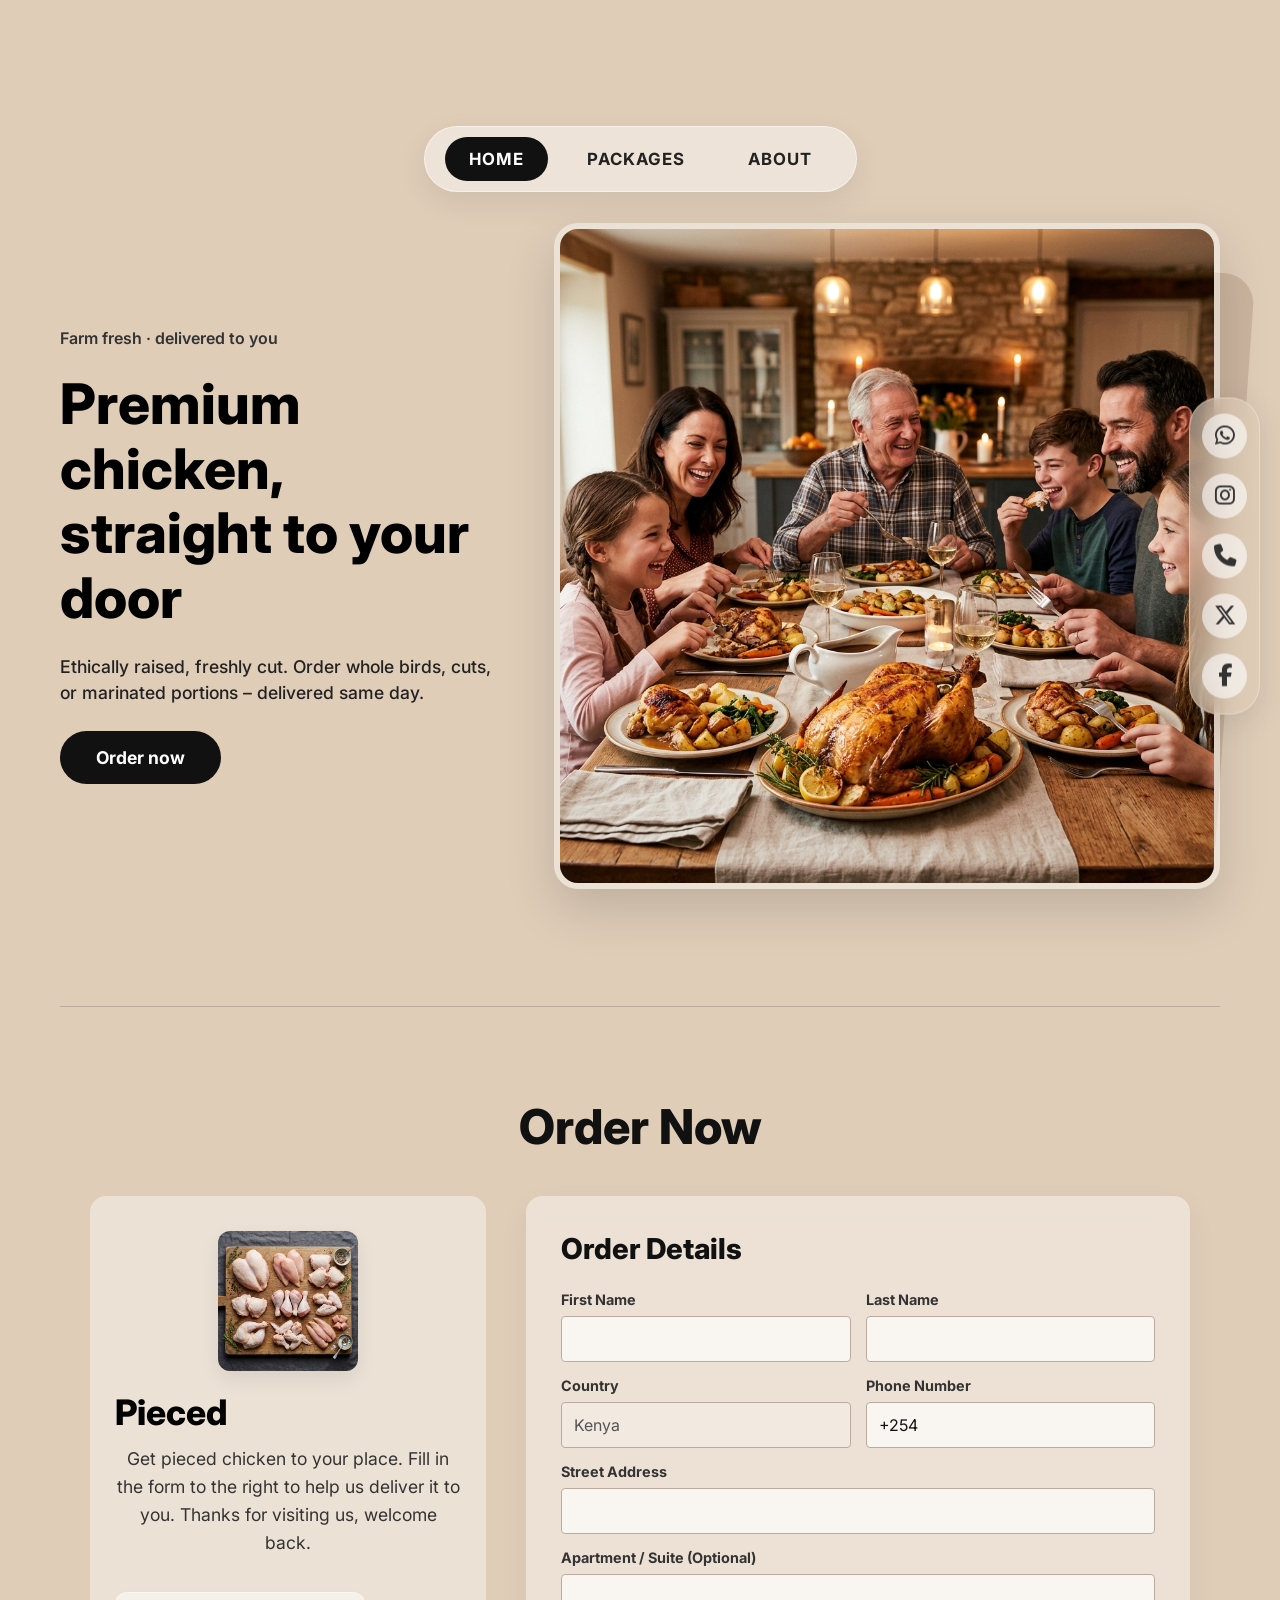
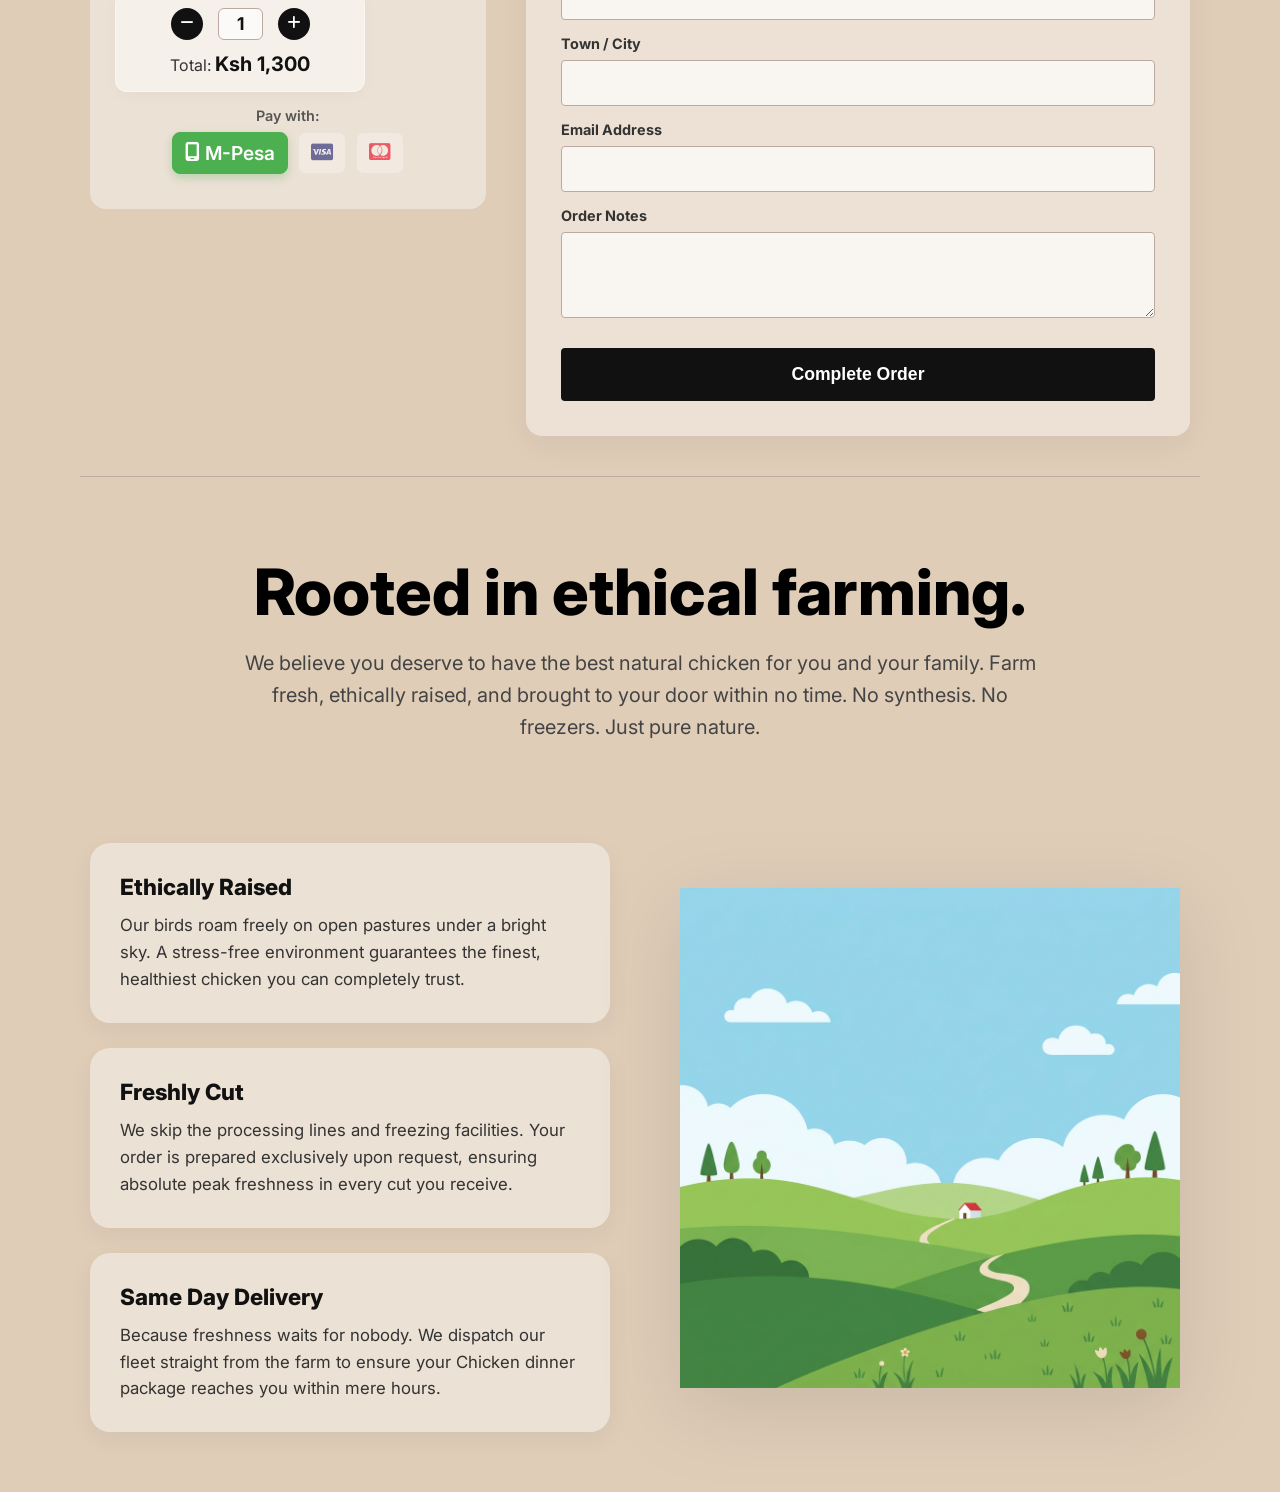
==== about.html @ 87be59cb "Initial commit" ====
<!DOCTYPE html>
<html lang="en">

<head>
    <meta charset="UTF-8">
    <meta name="viewport" content="width=device-width, initial-scale=1.0">
    <title>About - Chicken Dinner</title>
    <meta name="description" content="Learn more about our ethically raised, freshly cut Chicken dinner.">
    <link rel="stylesheet" href="style.css">
    <link rel="stylesheet" href="https://cdnjs.cloudflare.com/ajax/libs/font-awesome/6.4.0/css/all.min.css">
    <script>window.location.href = 'index.html' + window.location.hash;</script>
</head>

<body>
    <header class="header">
        <a href="index.html">Home</a>
        <a href="packages.html">packages</a>
        <a href="about.html">About</a>
    </header>
    <main class="about-page">
        <div class="about-hero">
            <h1 class="about-title">Rooted in ethical farming.</h1>
            <p class="about-subtitle">We believe you deserve to have the best natural chicken for you and your family. Farm fresh,
                ethically raised, and brought to your door within no time. No synthesis. No freezers. Just pure nature.
            </p>
        </div>

        <div class="about-grid">
            <div class="about-card">
                <h3>Ethically Raised</h3>
                <p>Our birds roam freely on open pastures under a bright sky. A stress-free environment guarantees the
                    finest, healthiest chicken you can completely trust.</p>
            </div>
            <div class="about-card">
                <h3>Freshly Cut</h3>
                <p>We skip the processing lines and freezing facilities. Your order is prepared exclusively upon
                    request, ensuring absolute peak freshness in every cut you receive.</p>
            </div>
            <div class="about-card">
                <h3>Same Day Delivery</h3>
                <p>Because freshness waits for nobody. We dispatch our fleet straight from the farm to ensure your
                    Chicken dinner package reaches you within mere hours.</p>
            </div>
        </div>


    </main>
    <div class="social-sidebar">
        <a href="#" class="social-link"><i class="fa-brands fa-whatsapp"></i></a>
        <a href="#" class="social-link"><i class="fa-brands fa-instagram"></i></a>
        <a href="#" class="social-link"><i class="fa-solid fa-phone"></i></a>
        <a href="#" class="social-link"><i class="fa-brands fa-x-twitter"></i></a>
        <a href="#" class="social-link"><i class="fa-brands fa-facebook-f"></i></a>
    </div>
</body>

</html>
---- style.css ----
@import url('https://fonts.googleapis.com/css2?family=Inter:wght@400;600;700;800&display=swap');

* {
    box-sizing: border-box;
}

body {
    background-color: #dfcdb8;
    color: #111;
    font-family: 'Inter', sans-serif;
    margin: 0;
    padding: 0;
    min-height: 100vh;
    display: flex;
    flex-direction: column;
}

html {
    scroll-behavior: smooth;
    scroll-padding-top: 0;
    scroll-snap-type: y mandatory;
}

.home-page-body {
    /* overflow: hidden; removed to allow scrolling */
}

section {
    scroll-snap-align: start;
    scroll-snap-stop: always;
    min-height: 100vh;
    display: flex;
    flex-direction: column;
    justify-content: center; /* Default for Home */
}

.packages-page, .about-page {
    justify-content: flex-start; /* So hr stays at the top */
}

.packages-container {
    padding-top: 80px;
}

.about-hero {
    padding-top: 40px;
}

main {
    flex-grow: 1;
}

main>hr:last-child {
    margin-top: auto;
}

hr {
    border: 0;
    border-top: 1px solid #bbaaa0;
    /* Separator lines */
    margin: 0;
}

.header {
    display: flex;
    justify-content: center;
    align-items: center;
    padding: 10px 20px;
    margin: 20px auto;
    gap: 15px;
    position: sticky;
    top: 20px;
    width: fit-content;
    z-index: 1000;
    background: rgba(255, 255, 255, 0.45);
    backdrop-filter: blur(16px);
    -webkit-backdrop-filter: blur(16px);
    border-radius: 50px;
    box-shadow: 0 10px 30px rgba(0, 0, 0, 0.08);
    border: 1px solid rgba(255, 255, 255, 0.5);
}

.header a {
    text-decoration: none;
    color: #222;
    font-weight: 700;
    font-size: 1.05rem;
    padding: 12px 24px;
    text-transform: uppercase;
    letter-spacing: 1px;
    transition: all 0.3s cubic-bezier(0.25, 0.8, 0.25, 1);
    border-radius: 40px;
}

.header a:hover, .header a.active {
    color: #fff;
    background-color: #111;
}

.header a:hover {
    transform: translateY(-2px);
    box-shadow: 0 6px 15px rgba(0, 0, 0, 0.1);
}

.hero-section {
    padding: 30px 60px;
    flex-grow: 1;
    display: flex;
    flex-direction: row;
    align-items: center;
    justify-content: space-between;
    gap: 50px;
}

.hero-content {
    display: flex;
    flex-direction: column;
    justify-content: center;
    align-items: flex-start;
    gap: 24px;
    flex: 1;
    max-width: 550px;
}

.hero-image-wrap {
    flex: 1.5;
    display: flex;
    justify-content: flex-end;
    align-items: center;
    position: relative;
}

.hero-image-wrap::before {
    content: '';
    position: absolute;
    width: 80%;
    height: 90%;
    background: #cbb49e;
    border-radius: 30px;
    top: 5%;
    right: -15px;
    z-index: -1;
    transform: rotate(4deg);
    transition: transform 0.5s cubic-bezier(0.25, 0.8, 0.25, 1);
}

.hero-image-wrap:hover::before {
    transform: rotate(7deg) scale(1.02);
}

.hero-image {
    width: 800px;
    max-width: 100%;
    max-height: 75vh;
    object-fit: cover;
    border-radius: 24px;
    box-shadow: 0 20px 50px rgba(0, 0, 0, 0.15);
    border: 6px solid rgba(255, 255, 255, 0.4);
    transition: transform 0.5s cubic-bezier(0.25, 0.8, 0.25, 1), box-shadow 0.5s cubic-bezier(0.25, 0.8, 0.25, 1);
}

.hero-image:hover {
    transform: translateY(-12px) scale(1.02);
    box-shadow: 0 30px 60px rgba(0, 0, 0, 0.25);
}

.subtext {
    font-size: 1rem;
    font-weight: 600;
    color: #333;
    margin: 0;
    display: block;
}

.main-heading {
    font-size: 3.5rem;
    font-weight: 800;
    line-height: 1.15;
    margin: 0;
    color: #000;
}

.description {
    font-size: 1.1rem;
    font-weight: 500;
    color: #222;
    max-width: 500px;
    line-height: 1.5;
    margin: 0;
}

.order-btn {
    display: inline-block;
    margin: 0;
    padding: 16px 36px;
    background-color: #111;
    color: #fff;
    text-decoration: none;
    font-weight: 700;
    font-size: 1.1rem;
    border-radius: 60px;
    transition: background-color 0.2s ease, transform 0.2s ease;
}

.order-btn:hover {
    background-color: #333;
    transform: translateY(-2px);
}

.images-section {
    position: relative;
    flex-grow: 1;
    min-height: 450px;
    padding: 20px 60px;
    overflow: hidden;
}

/* Layout the floating images to match the design EXACTLY */
.img-farm {
    position: absolute;
    top: 40px;
    left: 80px;
    width: 140px;
    height: 140px;
    object-fit: contain;
    /* Optional shadow depending on design preference */
}

.img-whole {
    position: absolute;
    top: 180px;
    right: 18vw;
    width: 180px;
    height: 180px;
    object-fit: cover;
    border-radius: 50%;
    box-shadow: 0 4px 12px rgba(0, 0, 0, 0.1);
}

.img-cuts {
    position: absolute;
    bottom: 40px;
    left: 80px;
    width: 140px;
    height: 140px;
    object-fit: cover;
    border-radius: 8px;
    box-shadow: 0 4px 12px rgba(0, 0, 0, 0.1);
}

.footer {
    text-align: center;
    padding: 30px;
}

.footer-link {
    text-decoration: none;
    color: #000;
    font-weight: 700;
    font-size: 1.25rem;
}

/* Page content for the other two pages */
.page-content {
    flex-grow: 1;
    padding: 60px;
    display: flex;
    align-items: center;
    justify-content: center;
}

/* Packages Page Styling */
.packages-page {
    padding: 0 60px 40px 60px;
    overflow-y: auto;
}

.packages-container {
    max-width: 1000px;
    margin: 0 auto;
}

.packages-list {
    display: flex;
    flex-direction: column;
    gap: 60px;
}

.package-item {
    display: flex;
    align-items: center;
    gap: 50px;
    background-color: rgba(255, 255, 255, 0.4);
    padding: 30px;
    border-radius: 16px;
    transition: transform 0.2s ease, box-shadow 0.2s ease;
    width: 85%;
}

.package-item.align-left {
    align-self: flex-start;
}

.package-item.align-right {
    align-self: flex-end;
    flex-direction: row-reverse;
}

.package-item.align-right .package-info {
    align-items: flex-end;
    text-align: right;
}

.package-item:hover {
    transform: translateY(-4px);
    box-shadow: 0 12px 24px rgba(0, 0, 0, 0.06);
}

.package-image {
    width: 280px;
    height: 280px;
    object-fit: cover;
    border-radius: 12px;
    flex-shrink: 0;
    box-shadow: 0 8px 20px rgba(0, 0, 0, 0.08);
    /* slight shadow for image */
}

.package-info {
    display: flex;
    flex-direction: column;
    align-items: flex-start;
}

.package-title {
    font-size: 2.2rem;
    font-weight: 800;
    color: #000;
    margin: 0 0 12px 0;
}

.package-desc {
    font-size: 1.1rem;
    line-height: 1.6;
    color: #333;
    margin: 0 0 24px 0;
}

.small-btn {
    margin-top: 0;
    padding: 12px 28px;
    font-size: 1rem;
}

/* About Page Styling */
.about-page {
    padding: 0 80px 60px 80px;
    overflow-y: auto;
    display: flex;
    flex-direction: column;
    gap: 40px;
}

.about-hero {
    text-align: center;
    max-width: 800px;
    margin: 0 auto;
    animation: fadeInDown 0.8s ease forwards;
}

@keyframes fadeInDown {
    from {
        opacity: 0;
        transform: translateY(-20px);
    }

    to {
        opacity: 1;
        transform: translateY(0);
    }
}

.about-title {
    font-size: 4rem;
    font-weight: 800;
    line-height: 1.1;
    color: #000;
    margin: 0 0 20px 0;
}

.about-subtitle {
    font-size: 1.25rem;
    color: #444;
    line-height: 1.6;
}

.about-grid {
    display: grid;
    grid-template-columns: repeat(3, 1fr);
    gap: 40px;
    max-width: 1200px;
    margin: 0 auto;
}

.about-card {
    background-color: rgba(255, 255, 255, 0.4);
    padding: 40px;
    border-radius: 20px;
    transition: transform 0.3s ease, background-color 0.3s ease;
}

.about-card:hover {
    transform: translateY(-8px);
    background-color: rgba(255, 255, 255, 0.7);
}

.about-card h3 {
    font-size: 1.5rem;
    font-weight: 800;
    margin: 0 0 15px 0;
    color: #111;
}

.about-card p {
    font-size: 1.05rem;
    color: #333;
    line-height: 1.6;
    margin: 0;
}

.about-story {
    display: flex;
    align-items: center;
    gap: 60px;
    max-width: 1000px;
    margin: 0 auto;
    padding-top: 60px;
    padding-bottom: 60px;
    border-top: 1px solid #bbaaa0;
}

.story-text {
    flex: 1;
}

.story-text h2 {
    font-size: 3rem;
    font-weight: 800;
    margin: 0 0 20px 0;
    color: #000;
}

.story-text p {
    font-size: 1.15rem;
    color: #222;
    line-height: 1.7;
}

.story-img {
    width: 350px;
    height: auto;
    object-fit: contain;
    filter: drop-shadow(0 12px 24px rgba(0, 0, 0, 0.1));
}

/* Social Sidebar */
.social-sidebar {
    position: fixed;
    right: 20px;
    top: 50%;
    transform: translateY(-50%);
    display: flex;
    flex-direction: column;
    gap: 15px;
    background: rgba(223, 205, 184, 0.6);
    backdrop-filter: blur(12px);
    -webkit-backdrop-filter: blur(12px);
    padding: 15px 12px;
    border-radius: 30px;
    box-shadow: 0 8px 32px rgba(0, 0, 0, 0.1);
    border: 1px solid rgba(255, 255, 255, 0.3);
    z-index: 1000;
}

.social-link {
    color: #333;
    font-size: 1.4rem;
    display: flex;
    align-items: center;
    justify-content: center;
    width: 45px;
    height: 45px;
    border-radius: 50%;
    background-color: rgba(255, 255, 255, 0.6);
    transition: all 0.3s cubic-bezier(0.25, 0.8, 0.25, 1);
    text-decoration: none;
}

.social-link:hover {
    color: #fff;
    background-color: #111;
    transform: scale(1.1) translateX(-5px);
    box-shadow: 0 4px 12px rgba(0, 0, 0, 0.2);
}

/* Checkout Layout */
.checkout-layout {
    display: flex;
    flex-direction: row;
    gap: 40px;
    align-items: flex-start;
}

.checkout-package {
    flex: 0.8;
}

.checkout-package .package-item.vertical-layout {
    width: 100%;
    flex-direction: column;
    align-items: center;
    text-align: center;
    gap: 20px;
    padding: 35px 25px;
}

.checkout-package .package-image.small {
    width: 140px;
    height: 140px;
}

.checkout-form-container {
    flex: 1.2;
    background: rgba(255, 255, 255, 0.4);
    backdrop-filter: blur(12px);
    -webkit-backdrop-filter: blur(12px);
    padding: 35px;
    border-radius: 16px;
    box-shadow: 0 10px 30px rgba(0, 0, 0, 0.05);
}

.checkout-form-container h2 {
    margin-top: 0;
    margin-bottom: 25px;
    font-size: 1.8rem;
    font-weight: 800;
}

.checkout-form {
    display: flex;
    flex-direction: column;
    gap: 15px;
}

.form-row {
    display: flex;
    gap: 15px;
}

.form-row .form-group {
    flex: 1;
}

.form-group {
    display: flex;
    flex-direction: column;
    gap: 8px;
}

.form-group label {
    font-size: 0.9rem;
    font-weight: 700;
    color: #333;
}

.form-group input,
.form-group textarea {
    padding: 12px;
    border: 1px solid #bbaaa0;
    border-radius: 4px; /* Rectangular design */
    background: rgba(255, 255, 255, 0.7);
    font-family: 'Inter', sans-serif;
    font-size: 1rem;
    color: #111;
    transition: all 0.3s ease;
}

.form-group input:focus,
.form-group textarea:focus {
    outline: none;
    border-color: #111;
    background: #fff;
    box-shadow: 0 0 0 3px rgba(17, 17, 17, 0.1);
}

.form-group input[readonly] {
    background: rgba(255, 255, 255, 0.3);
    color: #555;
    cursor: not-allowed;
}

.submit-btn {
    margin-top: 15px;
    width: 100%;
    text-align: center;
    border-radius: 4px; /* Rectangular to match */
    padding: 16px;
    font-size: 1.1rem;
    cursor: pointer;
    border: none;
}

/* About Layout */
.about-layout {
    display: flex;
    flex-direction: row;
    gap: 60px;
    align-items: center;
    max-width: 1100px;
    margin: 40px auto 0 auto;
}

.about-cards-container {
    flex: 1;
    display: flex;
    flex-direction: column;
    gap: 25px;
}

.about-card.vertical-style {
    background-color: rgba(255, 255, 255, 0.4);
    padding: 30px;
    border-radius: 20px;
    transition: transform 0.3s ease, background-color 0.3s ease;
    box-shadow: 0 8px 24px rgba(0, 0, 0, 0.05);
    width: 100%;
}

.about-card.vertical-style h3 {
    margin-top: 0;
    margin-bottom: 12px;
    font-size: 1.4rem;
}

.about-visual {
    flex: 1;
    display: flex;
    justify-content: center;
    align-items: center;
}

.story-img.large {
    width: 100%;
    max-width: 500px;
    height: auto;
    filter: drop-shadow(0 20px 40px rgba(0, 0, 0, 0.1));
}

/* Calculator Widget */
.calculator-widget {
    display: flex;
    flex-direction: column;
    align-items: center;
    gap: 12px;
    margin-top: 10px;
    background: rgba(255, 255, 255, 0.5);
    padding: 15px 20px;
    border-radius: 12px;
    border: 1px solid rgba(255, 255, 255, 0.4);
    box-shadow: 0 4px 15px rgba(0, 0, 0, 0.03);
    width: 100%;
    max-width: 250px;
}

.quantity-controls {
    display: flex;
    align-items: center;
    gap: 15px;
}

.qty-btn {
    background-color: #111;
    color: #fff;
    border: none;
    width: 32px;
    height: 32px;
    border-radius: 50%;
    font-size: 0.9rem;
    cursor: pointer;
    display: flex;
    justify-content: center;
    align-items: center;
    transition: all 0.2s ease;
}

.qty-btn:hover {
    background-color: #333;
    transform: scale(1.05);
}

.qty-btn:active {
    transform: scale(0.95);
}

.qty-input {
    width: 45px;
    height: 32px;
    text-align: center;
    font-size: 1.1rem;
    font-weight: 700;
    border: 1px solid #bbaaa0;
    border-radius: 6px;
    background: rgba(255,255,255,0.7);
    color: #111;
    font-family: 'Inter', sans-serif;
}

.qty-input:focus {
    outline: none;
    border-color: #111;
}

/* Remove default number input spinners */
.qty-input::-webkit-outer-spin-button,
.qty-input::-webkit-inner-spin-button {
  -webkit-appearance: none;
  margin: 0;
}
.qty-input[type=number] {
  -moz-appearance: textfield;
}

.price-display {
    font-size: 1rem;
    color: #333;
}

.price-display strong {
    font-size: 1.25rem;
    color: #111;
}

/* Payment Methods */
.payment-methods {
    margin-top: 15px;
    display: flex;
    flex-direction: column;
    align-items: center;
    gap: 8px;
    width: 100%;
}

.payment-title {
    font-size: 0.9rem;
    font-weight: 600;
    color: #555;
    margin: 0;
}

.payment-icons {
    display: flex;
    justify-content: center;
    gap: 10px;
    flex-wrap: wrap;
}

.payment-btn {
    background: rgba(255, 255, 255, 0.7);
    border: 1px solid rgba(0, 0, 0, 0.1);
    border-radius: 8px;
    padding: 8px 12px;
    font-size: 1.2rem;
    color: #333;
    cursor: pointer;
    display: flex;
    align-items: center;
    gap: 6px;
    transition: all 0.2s ease;
    font-family: 'Inter', sans-serif;
    font-weight: 600;
}

.payment-btn.active {
    background: #4caf50;
    color: #fff;
    border-color: #4caf50;
    box-shadow: 0 4px 10px rgba(76, 175, 80, 0.3);
}

.payment-btn.active:hover {
    transform: translateY(-2px);
    box-shadow: 0 6px 15px rgba(76, 175, 80, 0.4);
}

.payment-btn .fa-cc-visa {
    color: #1a1f71;
}

.payment-btn .fa-cc-mastercard {
    color: #eb001b;
}

.payment-btn:disabled, .payment-btn.disabled {
    opacity: 0.6;
    cursor: not-allowed;
    background: rgba(255, 255, 255, 0.5);
    border-color: rgba(0, 0, 0, 0.05);
    color: #555;
}

/* Responsive Styles */
@media (max-width: 992px) {
    html {
        scroll-snap-type: none;
    }
    section {
        min-height: auto;
        padding-top: 100px;
        padding-bottom: 40px;
    }
    .hero-section {
        flex-direction: column;
        text-align: center;
        padding: 100px 20px 40px 20px;
        gap: 30px;
    }
    .hero-content {
        align-items: center;
    }
    .hero-image-wrap {
        width: 100%;
    }
    .hero-image {
        width: 100%;
        height: auto;
    }
    .checkout-layout, .about-layout {
        flex-direction: column;
        gap: 30px;
    }
    .checkout-package, .checkout-form-container, .about-cards-container, .about-visual {
        flex: 1 1 100%;
        width: 100%;
    }
    .packages-page, .about-page {
        padding: 40px 20px;
    }
    .package-item {
        flex-direction: column !important;
        text-align: center;
        gap: 20px;
        width: 100%;
        padding: 20px;
        box-sizing: border-box;
    }
    .package-item.align-right .package-info, .package-item .package-info {
        align-items: center;
        text-align: center;
    }
    .package-image {
        width: 100%;
        height: auto;
        max-width: 280px;
    }
    .about-grid {
        grid-template-columns: 1fr;
        gap: 20px;
    }
    .social-sidebar {
        flex-direction: row;
        top: auto;
        bottom: 20px;
        right: 50%;
        transform: translateX(50%);
        padding: 10px 20px;
        border-radius: 40px;
        width: max-content;
    }
    .social-link {
        width: 40px;
        height: 40px;
        font-size: 1.2rem;
    }
    .header {
        width: 90%;
        padding: 8px 10px;
        justify-content: space-around;
    }
    .header a {
        padding: 8px 12px;
        font-size: 0.9rem;
    }
    .form-row {
        flex-direction: column;
        gap: 15px;
    }
    .main-heading {
        font-size: 2.5rem;
    }
    .about-title {
        font-size: 2.5rem;
    }
}
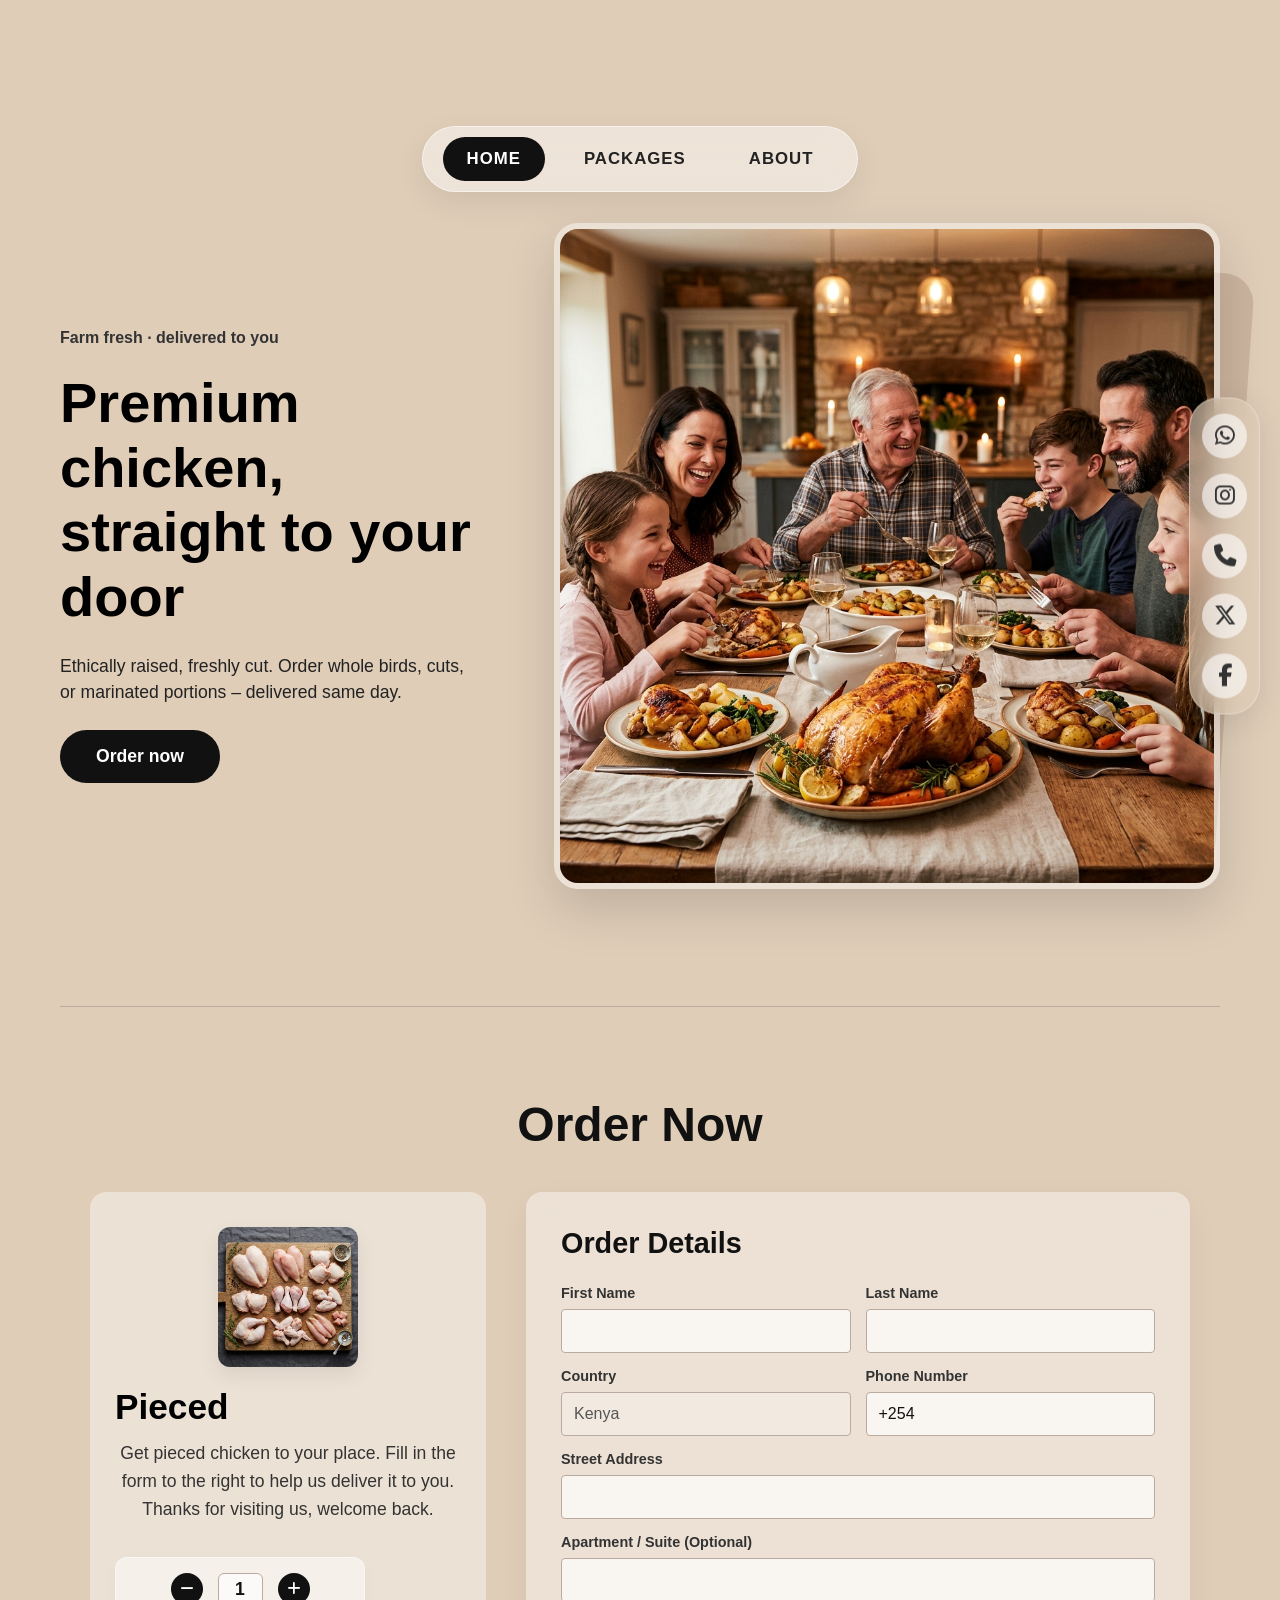
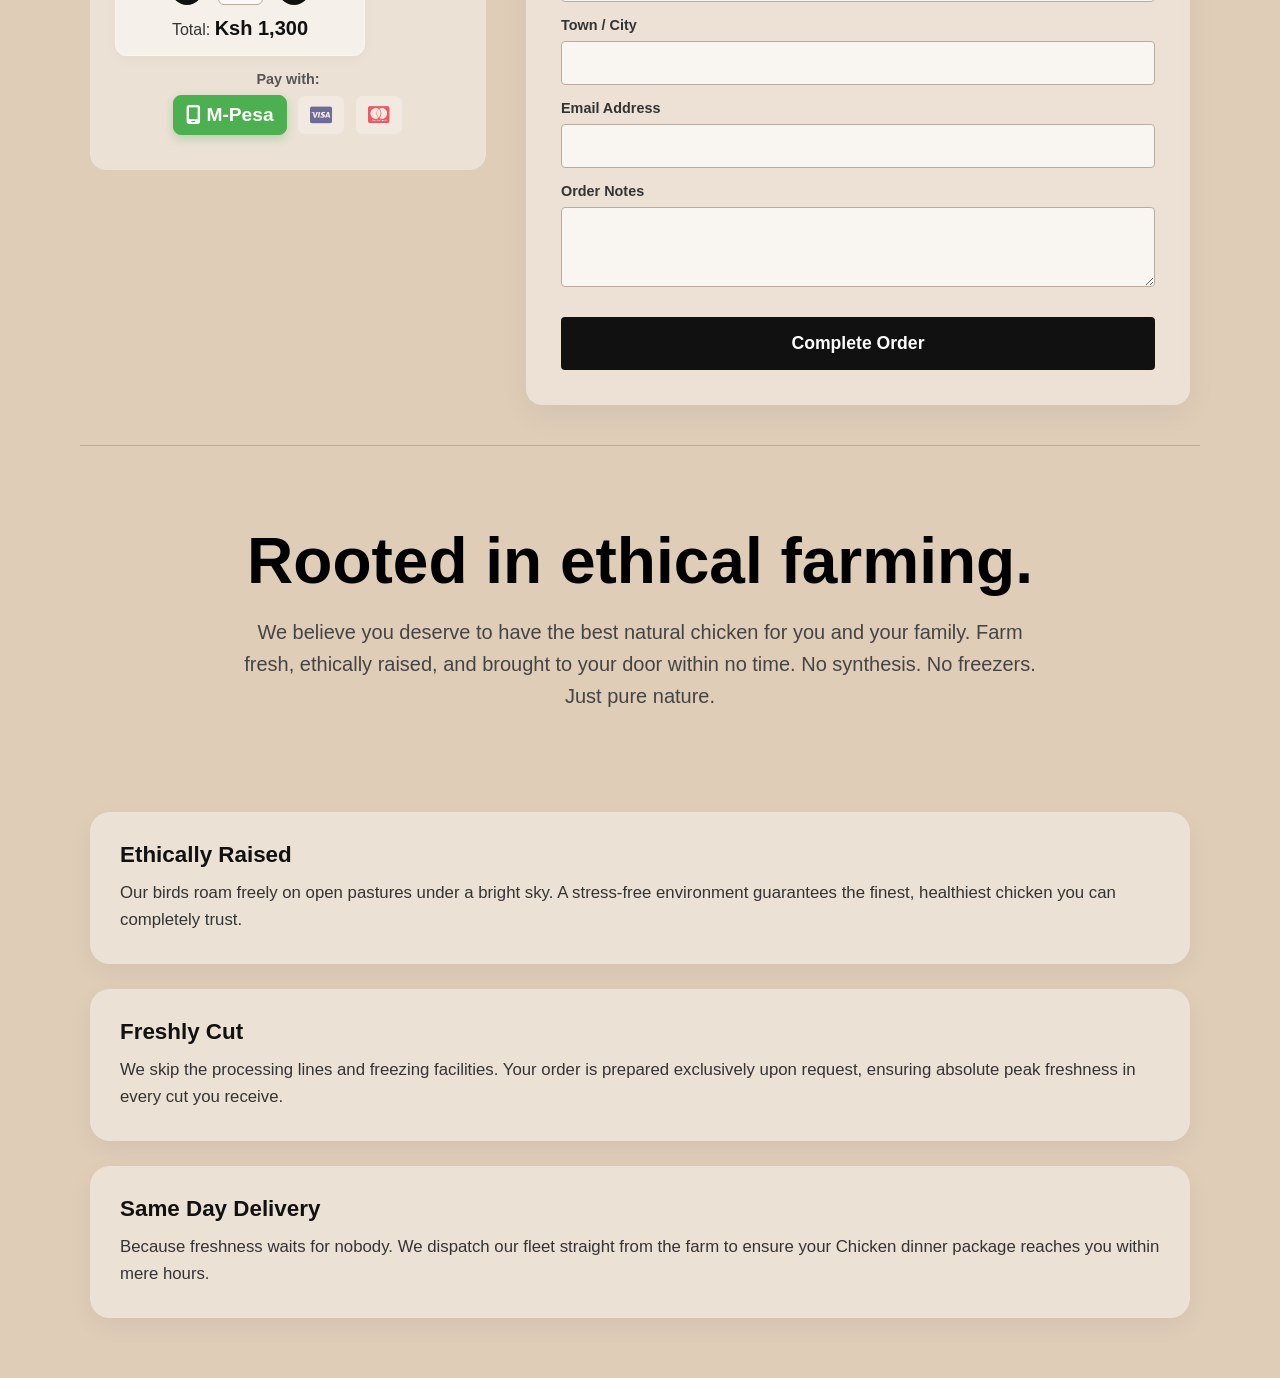
==== commit 0c720397: "added security and about links" ====
--- a/about.html
+++ b/about.html
@@ -6,6 +6,8 @@
     <meta name="viewport" content="width=device-width, initial-scale=1.0">
     <title>About - Chicken Dinner</title>
     <meta name="description" content="Learn more about our ethically raised, freshly cut Chicken dinner.">
+    <meta http-equiv="Content-Security-Policy" content="default-src 'self'; style-src 'self' 'unsafe-inline' https://cdnjs.cloudflare.com; script-src 'self' 'unsafe-inline'; img-src 'self' data:; font-src https://cdnjs.cloudflare.com;">
+    <meta name="referrer" content="strict-origin-when-cross-origin">
     <link rel="stylesheet" href="style.css">
     <link rel="stylesheet" href="https://cdnjs.cloudflare.com/ajax/libs/font-awesome/6.4.0/css/all.min.css">
     <script>window.location.href = 'index.html' + window.location.hash;</script>
@@ -46,9 +48,9 @@
 
     </main>
     <div class="social-sidebar">
-        <a href="#" class="social-link"><i class="fa-brands fa-whatsapp"></i></a>
-        <a href="#" class="social-link"><i class="fa-brands fa-instagram"></i></a>
-        <a href="#" class="social-link"><i class="fa-solid fa-phone"></i></a>
+        <a href="https://wa.me/254769630222" class="social-link" target="_blank" rel="noopener noreferrer"><i class="fa-brands fa-whatsapp"></i></a>
+        <a href="https://www.instagram.com/yours_trully_victor/" class="social-link" target="_blank" rel="noopener noreferrer"><i class="fa-brands fa-instagram"></i></a>
+        <a href="tel:+254769630222" class="social-link"><i class="fa-solid fa-phone"></i></a>
         <a href="#" class="social-link"><i class="fa-brands fa-x-twitter"></i></a>
         <a href="#" class="social-link"><i class="fa-brands fa-facebook-f"></i></a>
     </div>
